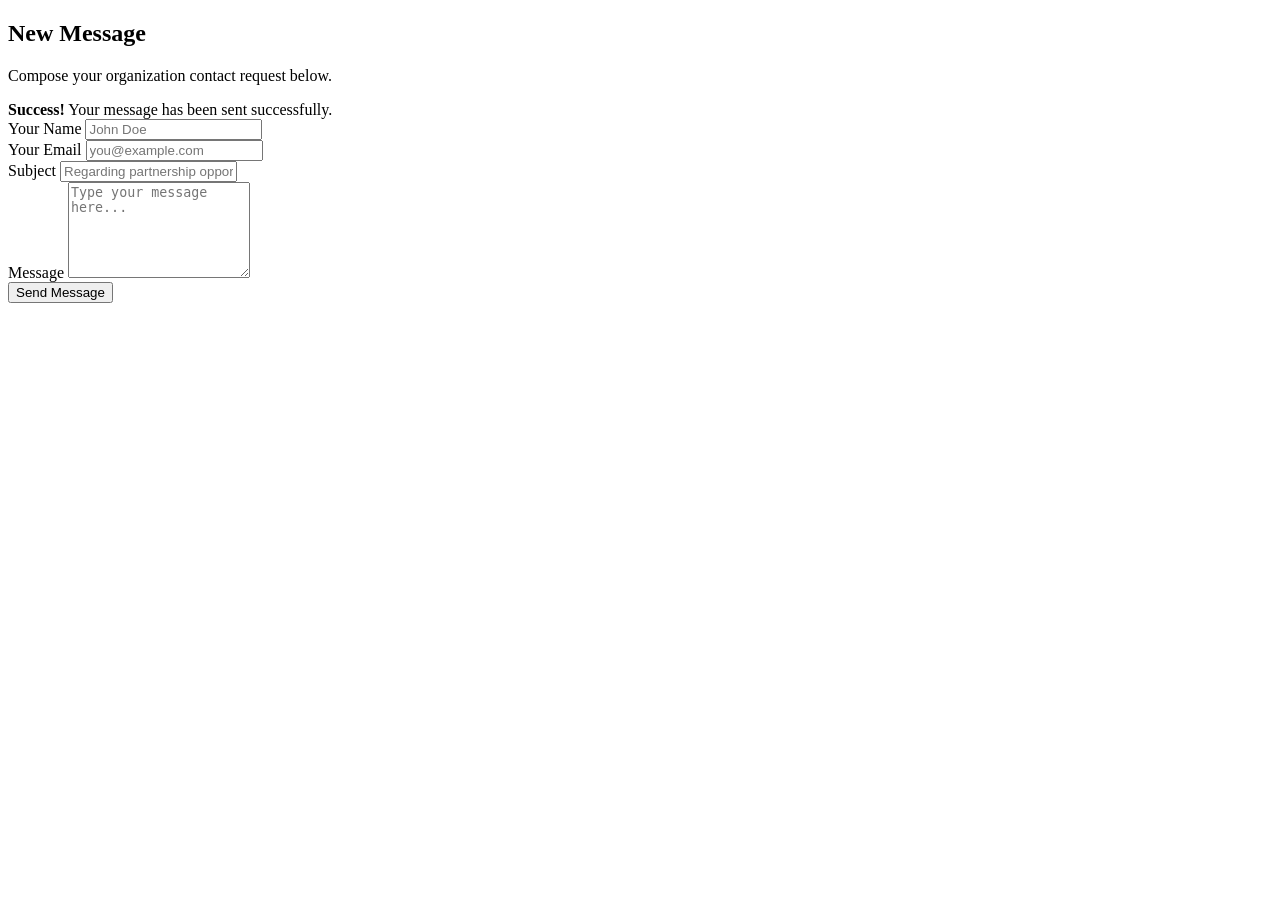
==== index.html @ bd59cf5b "Rename web.html to index.html" ====
<!DOCTYPE html>
<html lang="en">
<head>
    <meta charset="UTF-8">
    <meta name="viewport" content="width=device-width, initial-scale=1.0">
    <title>Contact Us</title>
    <link rel="stylesheet" href="style.css">
</head>
<body>

    <div class="contact-container">
        <h2>New Message</h2>
        <p class="subtitle">Compose your organization contact request below.</p>
        
        <div id="successAlert" class="success-alert">
            <strong>Success!</strong> Your message has been sent successfully.
        </div>

        <form id="contactForm">
            <div class="form-group">
                <label for="senderName">Your Name</label>
                <input type="text" id="senderName" placeholder="John Doe" required>
            </div>

            <div class="form-group">
                <label for="senderEmail">Your Email</label>
                <input type="email" id="senderEmail" placeholder="you@example.com" required>
            </div>

            <div class="form-group">
                <label for="subject">Subject</label>
                <input type="text" id="subject" placeholder="Regarding partnership opportunities..." required>
            </div>

            <div class="form-group">
                <label for="message">Message</label>
                <textarea id="message" rows="6" placeholder="Type your message here..." required></textarea>
            </div>

            <button type="submit" class="send-btn">
                <span>Send Message</span>
            </button>
        </form>
    </div>

    <script src="script.js"></script>
</body>
</html>
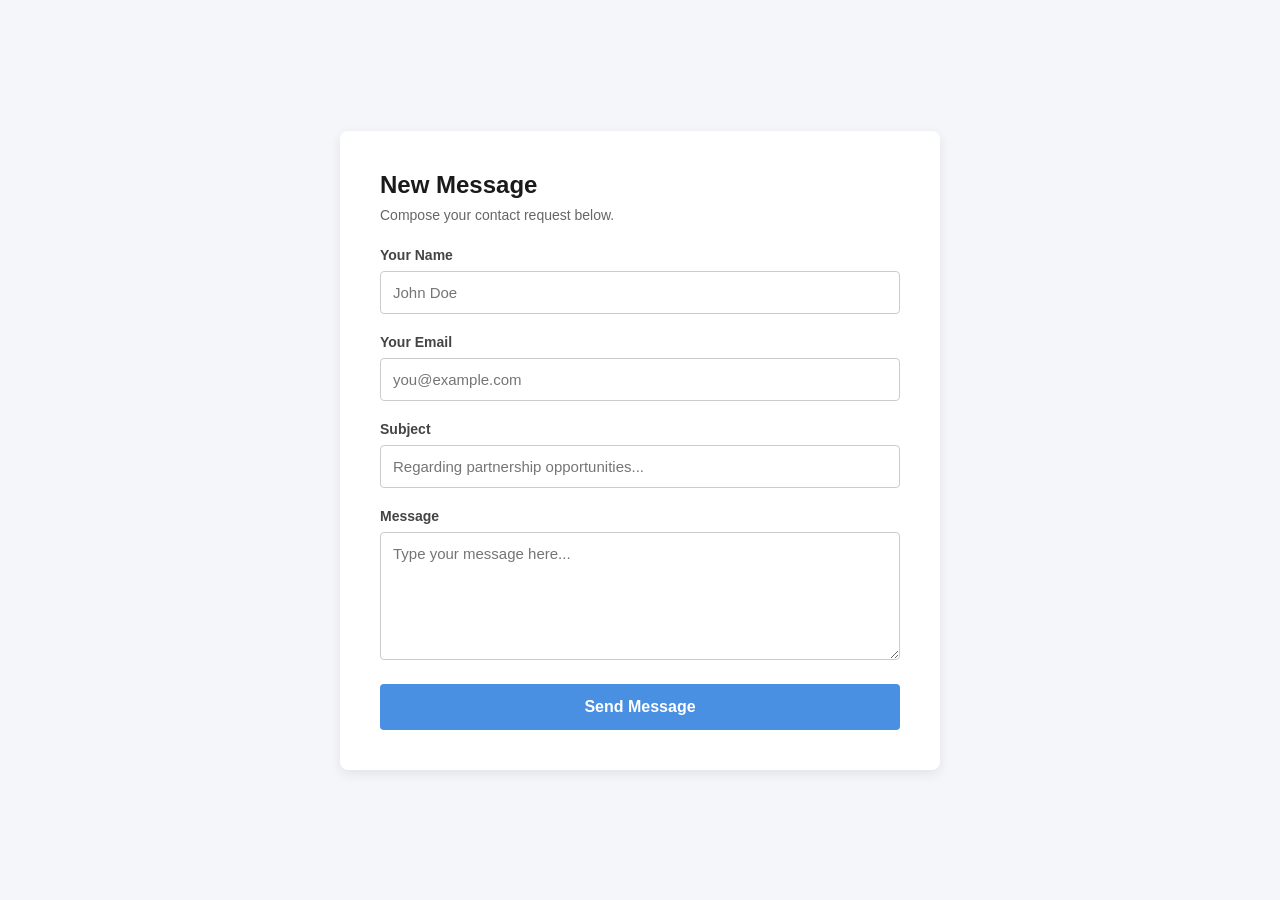
==== commit f199a005: "Update subtitle text for contact request" ====
--- a/index.html
+++ b/index.html
@@ -10,7 +10,7 @@
 
     <div class="contact-container">
         <h2>New Message</h2>
-        <p class="subtitle">Compose your organization contact request below.</p>
+        <p class="subtitle">Compose your contact request below.</p>
         
         <div id="successAlert" class="success-alert">
             <strong>Success!</strong> Your message has been sent successfully.
--- a/style.css
+++ b/style.css
@@ -0,0 +1,108 @@
+/* Base Reset and Styling */
+* {
+    box-sizing: border-box;
+    margin: 0;
+    padding: 0;
+    font-family: 'Segoe UI', Tahoma, Geneva, Verdana, sans-serif;
+}
+
+body {
+    background-color: #f4f6f9;
+    display: flex;
+    justify-content: center;
+    align-items: center;
+    min-height: 100vh;
+    padding: 20px;
+}
+
+/* Contact Card Container */
+.contact-container {
+    background-color: #ffffff;
+    width: 100%;
+    max-width: 600px;
+    padding: 40px;
+    border-radius: 8px;
+    box-shadow: 0 4px 12px rgba(0, 0, 0, 0.08);
+}
+
+h2 {
+    color: #1a1a1a;
+    font-size: 24px;
+    margin-bottom: 8px;
+}
+
+.subtitle {
+    color: #666;
+    font-size: 14px;
+    margin-bottom: 24px;
+}
+
+/* Form Styling */
+.form-group {
+    margin-bottom: 20px;
+}
+
+label {
+    display: block;
+    font-size: 14px;
+    font-weight: 600;
+    color: #444;
+    margin-bottom: 8px;
+}
+
+input[type="text"],
+input[type="email"],
+textarea {
+    width: 100%;
+    padding: 12px;
+    border: 1px solid #cccccc;
+    border-radius: 4px;
+    font-size: 15px;
+    color: #333;
+    transition: border-color 0.2s, box-shadow 0.2s;
+    outline: none;
+}
+
+input:focus,
+textarea:focus {
+    border-color: #4a90e2;
+    box-shadow: 0 0 0 3px rgba(74, 144, 226, 0.15);
+}
+
+textarea {
+    resize: vertical;
+}
+
+/* Button Styling */
+.send-btn {
+    background-color: #4a90e2;
+    color: white;
+    border: none;
+    padding: 14px 28px;
+    font-size: 16px;
+    font-weight: 600;
+    border-radius: 4px;
+    cursor: pointer;
+    width: 100%;
+    transition: background-color 0.2s;
+}
+
+.send-btn:hover {
+    background-color: #357abd;
+}
+
+.send-btn:active {
+    background-color: #2a6198;
+}
+
+/* Alert Box */
+.success-alert {
+    display: none; /* Hidden by default via JS */
+    background-color: #def2d6;
+    color: #2b542c;
+    padding: 15px;
+    border: 1px solid #d0e9c6;
+    border-radius: 4px;
+    margin-bottom: 20px;
+    font-size: 14px;
+}
